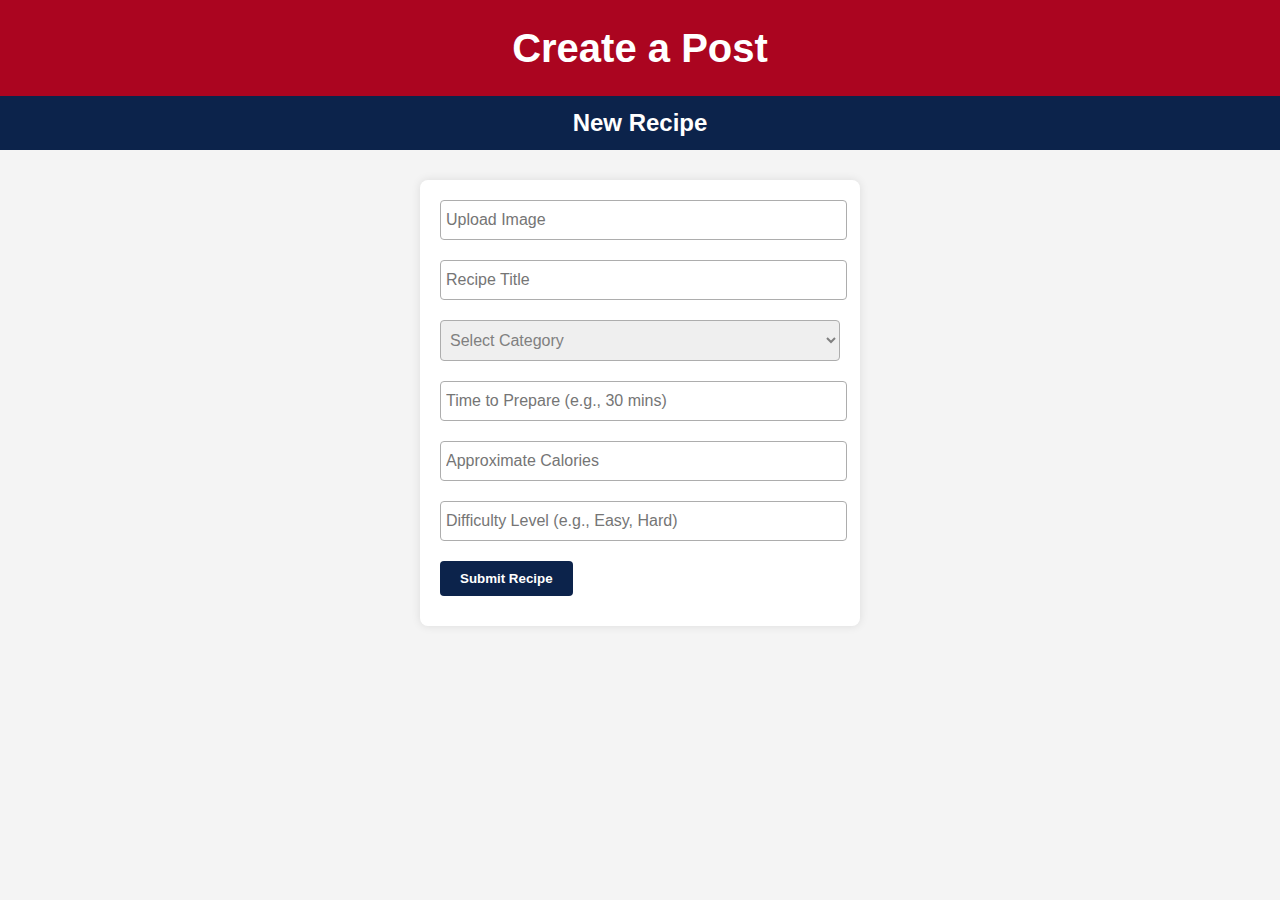
==== recipebook/public_html/createpost.html @ 133bfcdf "Changes:        - createpost.html:               - html for the page        - style.css:            " ====
<!-- 
 * Author: Igor Gabriel Bezerra Bernardon, John Ko, Khamdam Kadirov, Sherali Ozodov
 * Date: 11/30/2023
 * Class: CSC 337
 * Instructor: Benjamin Dicken
 *
 * Description: 
 -->

<!DOCTYPE html>
<html lang="en">
  <head>
    <meta charset="UTF-8" />
    <meta name="viewport" content="width=device-width, initial-scale=1.0" />
    <title>Create Post</title>
    <link rel="stylesheet" type="text/css" href="style.css" />
  </head>

  <body>
    <h1 id="header">Create a Post</h1>
    <!-- Form to log in a user -->
    <h2 class="headers">New Recipe</h2>
    <form id="newRecipeForm">
      <input
        type="text"
        id="imageUpload"
        placeholder="Upload Image"
        class="Inputs"
        required
      />
      <br />
      <input
        type="text"
        id="titleInput"
        placeholder="Recipe Title"
        class="Inputs"
        required
      />
      <br />
      <select id="categoryInput" class="Inputs" required>
        <option value="" disabled selected style="display: none">
          Select Category
        </option>
        <option value="Italian">Italian</option>
        <option value="Chinese">Chinese</option>
        <option value="French">French</option>
        <option value="Vegan">Vegan</option>
        <option value="Dessert">Dessert</option>
      </select>
      <br />
      <input
        type="text"
        id="timeInput"
        placeholder="Time to Prepare (e.g., 30 mins)"
        class="Inputs"
      />
      <br />
      <input
        type="number"
        id="caloriesInput"
        placeholder="Approximate Calories"
        class="Inputs"
      />
      <br />
      <input
        type="text"
        id="difficultyInput"
        placeholder="Difficulty Level (e.g., Easy, Hard)"
        class="Inputs"
      />
      <br />
      <input type="submit" value="Submit Recipe" class="Labels" />
      <span id="submissionStatus"></span>
    </form>

    <script src="script.js"></script>
  </body>
</html>
---- recipebook/public_html/style.css ----
/* 
 * Author: Igor Gabriel Bezerra Bernardon, John Ko, Khamdam Kadirov, Sherali Ozodov
 * Date: 11/30/2023
 * Class: CSC 337
 * Instructor: Benjamin Dicken
 *
 * Description: 
*/

/* Global Styles */
body {
  font-family: Arial, sans-serif;
  background-color: #f4f4f4;
  color: #333;
  line-height: 1.6;
  margin: 0;
  padding: 0;
}

/* Header Styles */
#header {
  background-color: #ab0520;
  color: #fff;
  text-align: center;
  padding: 1rem 0;
  font-size: 2.5rem;
  margin: 0;
}

/* Form Section Styles */
.headers {
  background-color: #0c234b;
  color: #fff;
  padding: 0.5rem;
  text-align: center;
  margin: 0px;
  /* border-top: 0.5px solid #ddd; */
}

/* Form Styles */
form {
  max-width: 400px;
  margin: 20px auto;
  padding: 20px;
  background-color: white;
  border-radius: 8px;
  box-shadow: 0 0 10px rgba(0, 0, 0, 0.1);
}

#newRecipeForm {
  margin-top: 30px;
}

.Labels {
  display: block;
  margin-bottom: 10px;
  font-weight: bold;
}

.Inputs {
  width: 100%;
  padding: 10px 0px 10px 5px;
  margin-bottom: 20px;
  border: 1px solid #adadad;
  border-radius: 4px;
  font-size: 16px;
}

option {
  color: black;
}

#categoryInput:required:invalid {
  color: grey;
}

/* Button Styles */
input[type="submit"] {
  background-color: #0c234b;
  color: white;
  border: none;
  padding: 10px 20px;
  border-radius: 4px;
  cursor: pointer;
}

input[type="submit"]:hover {
  background-color: #ab0520;
}

/* Failure Message Styles */
#loginFail {
  color: red;
  font-weight: bold;
}

/* Responsive Design */
@media screen and (max-width: 600px) {
  body {
    background-color: #fff;
  }

  #header {
    font-size: 2rem;
  }

  form {
    width: 90%;
    padding: 10px;
  }
}
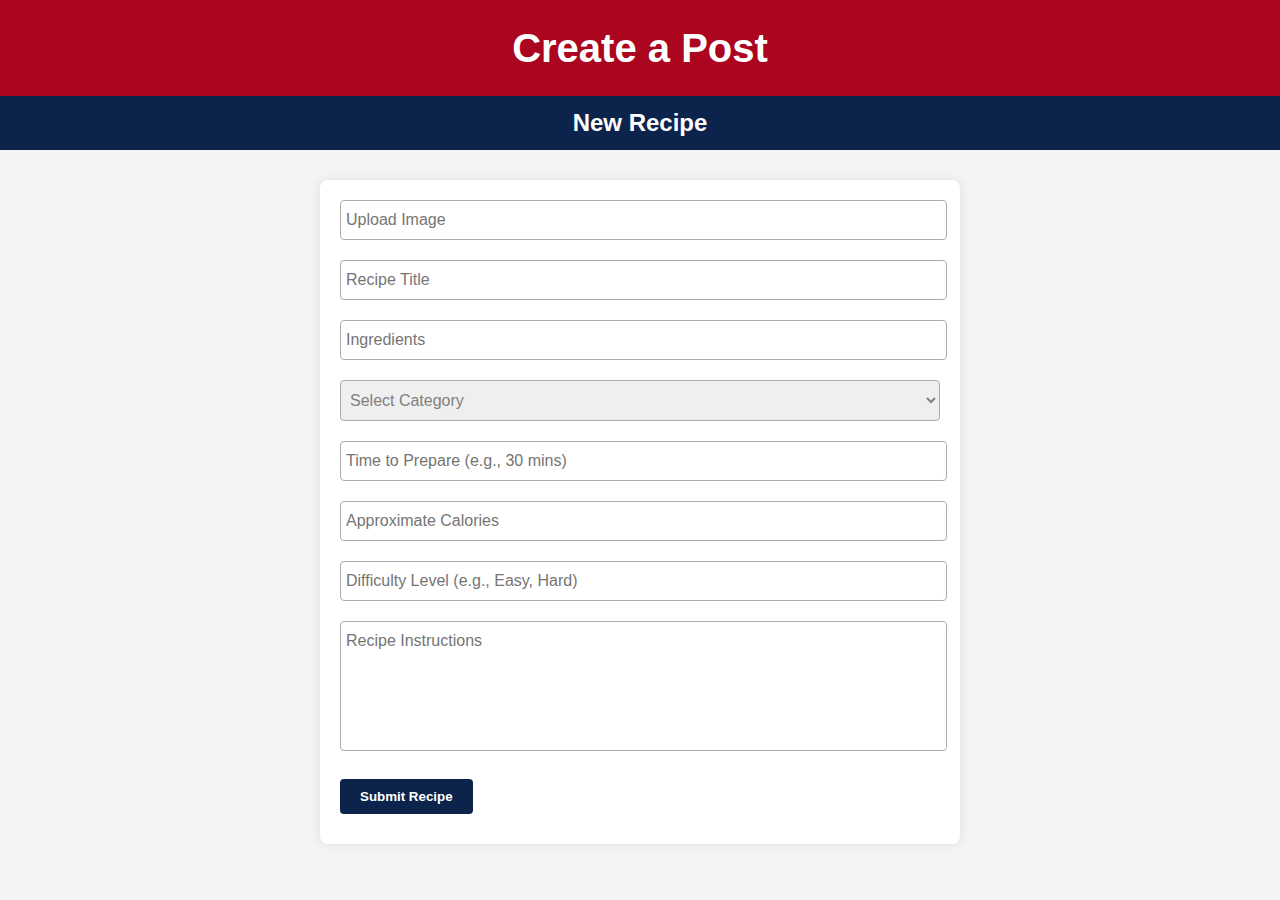
==== commit ae47ed28: "Recipe Instructions field" ====
--- a/recipebook/public_html/createpost.html
+++ b/recipebook/public_html/createpost.html
@@ -37,6 +37,14 @@
         required
       />
       <br />
+      <input
+        type="text"
+        id="contentInput"
+        placeholder="Ingredients"
+        class="Inputs"
+        required
+      />
+      <br />
       <select id="categoryInput" class="Inputs" required>
         <option value="" disabled selected style="display: none">
           Select Category
@@ -69,6 +77,14 @@
         class="Inputs"
       />
       <br />
+      <textarea
+        id="instructionsInput"
+        placeholder="Recipe Instructions"
+        class="Inputs"
+        rows="6"
+        required
+      ></textarea>
+      <br />
       <input type="submit" value="Submit Recipe" class="Labels" />
       <span id="submissionStatus"></span>
     </form>
--- a/recipebook/public_html/style.css
+++ b/recipebook/public_html/style.css
@@ -48,6 +48,7 @@
 }
 
 #newRecipeForm {
+  max-width: 600px;
   margin-top: 30px;
 }
 
@@ -84,6 +85,15 @@
   cursor: pointer;
 }
 
+::placeholder {
+  font-family: Arial, sans-serif;
+}
+
+textarea {
+  resize: none;
+  font-family: Arial, sans-serif;
+}
+
 input[type="submit"]:hover {
   background-color: #ab0520;
 }
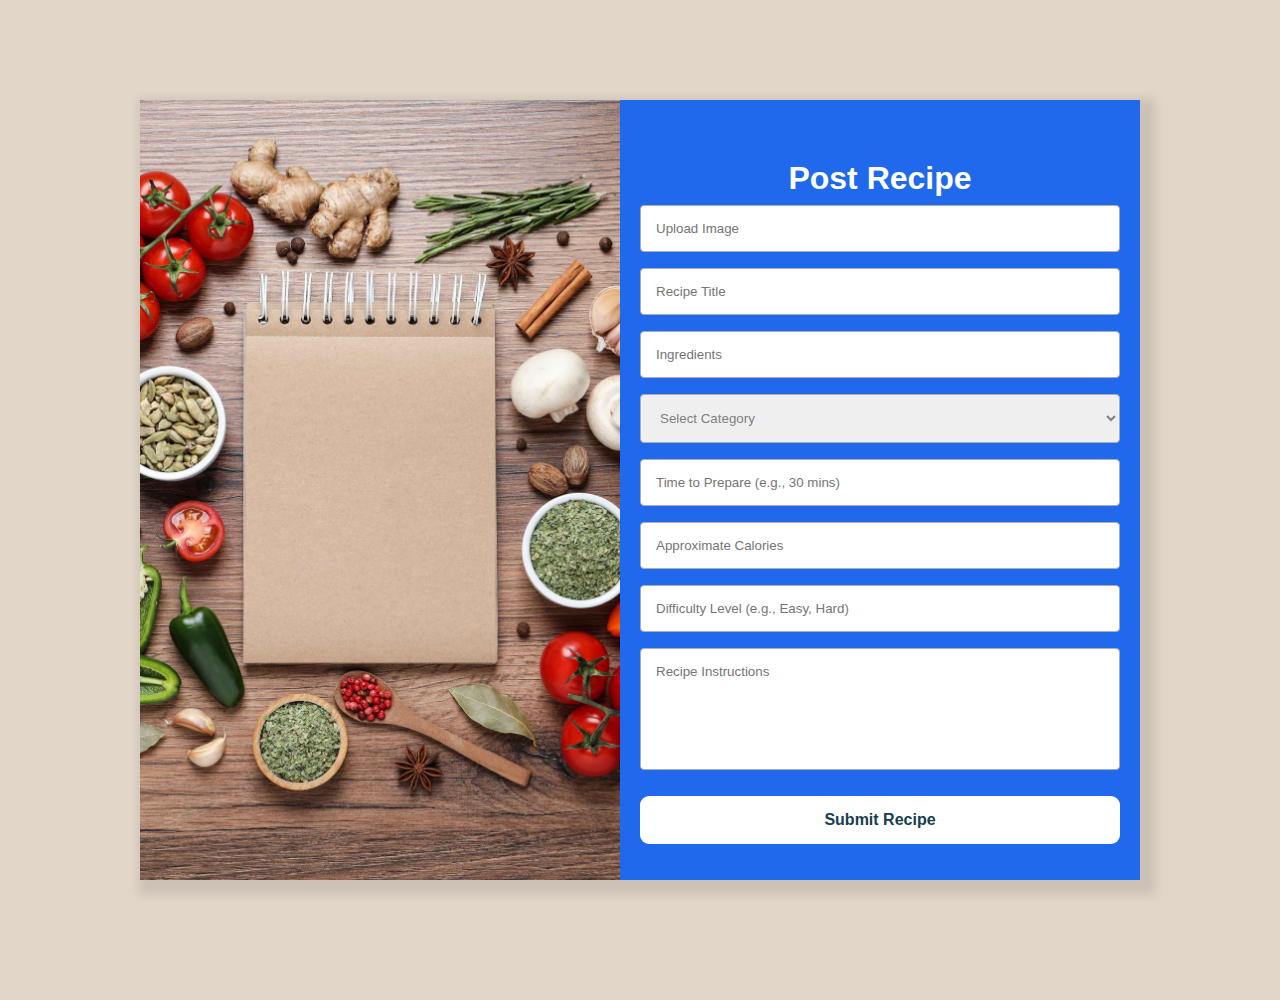
==== commit 24ee38a7: "changes to both html & css" ====
--- a/recipebook/public_html/createpost.html
+++ b/recipebook/public_html/createpost.html
@@ -12,83 +12,80 @@
   <head>
     <meta charset="UTF-8" />
     <meta name="viewport" content="width=device-width, initial-scale=1.0" />
-    <title>Create Post</title>
+    <title>Post a Recipe</title>
     <link rel="stylesheet" type="text/css" href="style.css" />
   </head>
-
   <body>
-    <h1 id="header">Create a Post</h1>
-    <!-- Form to log in a user -->
-    <h2 class="headers">New Recipe</h2>
-    <form id="newRecipeForm">
-      <input
-        type="text"
-        id="imageUpload"
-        placeholder="Upload Image"
-        class="Inputs"
-        required
-      />
-      <br />
-      <input
-        type="text"
-        id="titleInput"
-        placeholder="Recipe Title"
-        class="Inputs"
-        required
-      />
-      <br />
-      <input
-        type="text"
-        id="contentInput"
-        placeholder="Ingredients"
-        class="Inputs"
-        required
-      />
-      <br />
-      <select id="categoryInput" class="Inputs" required>
-        <option value="" disabled selected style="display: none">
-          Select Category
-        </option>
-        <option value="Italian">Italian</option>
-        <option value="Chinese">Chinese</option>
-        <option value="French">French</option>
-        <option value="Vegan">Vegan</option>
-        <option value="Dessert">Dessert</option>
-      </select>
-      <br />
-      <input
-        type="text"
-        id="timeInput"
-        placeholder="Time to Prepare (e.g., 30 mins)"
-        class="Inputs"
-      />
-      <br />
-      <input
-        type="number"
-        id="caloriesInput"
-        placeholder="Approximate Calories"
-        class="Inputs"
-      />
-      <br />
-      <input
-        type="text"
-        id="difficultyInput"
-        placeholder="Difficulty Level (e.g., Easy, Hard)"
-        class="Inputs"
-      />
-      <br />
-      <textarea
-        id="instructionsInput"
-        placeholder="Recipe Instructions"
-        class="Inputs"
-        rows="6"
-        required
-      ></textarea>
-      <br />
-      <input type="submit" value="Submit Recipe" class="Labels" />
-      <span id="submissionStatus"></span>
-    </form>
-
+    <div class="post-container">
+      <div class="graphics-section"></div>
+      <div class="form-section">
+        <div class="form-header">
+          <h1>Post Recipe</h1>
+        </div>
+        <div class="form-inner">
+          <form id="userForm">
+            <input
+              type="text"
+              id="image"
+              placeholder="Upload Image"
+              class="post-input"
+              required
+            />
+            <input
+              type="text"
+              id="title"
+              placeholder="Recipe Title"
+              class="post-input"
+              required
+            />
+            <input
+              type="text"
+              id="content"
+              placeholder="Ingredients"
+              class="post-input"
+              required
+            />
+            <select id="category" class="post-input" required>
+              <option value="" disabled selected style="display: none">
+                Select Category
+              </option>
+              <option value="Italian">Italian</option>
+              <option value="Chinese">Chinese</option>
+              <option value="French">French</option>
+              <option value="Vegan">Vegan</option>
+              <option value="Dessert">Dessert</option>
+            </select>
+            <input
+              type="text"
+              id="time"
+              placeholder="Time to Prepare (e.g., 30 mins)"
+              class="post-input"
+            />
+            <input
+              type="number"
+              id="calories"
+              placeholder="Approximate Calories"
+              class="post-input"
+            />
+            <input
+              type="text"
+              id="difficulty"
+              placeholder="Difficulty Level (e.g., Easy, Hard)"
+              class="post-input"
+            />
+            <textarea
+              id="instructions"
+              placeholder="Recipe Instructions"
+              class="post-input"
+              rows="6"
+              required
+            ></textarea>
+            <button type="submit" class="post-btn">Submit Recipe</button>
+            <span id="submissionStatus"></span>
+          </form>
+        </div>
+      </div>
+    </div>
     <script src="script.js"></script>
   </body>
 </html>
--- a/recipebook/public_html/style.css
+++ b/recipebook/public_html/style.css
@@ -8,81 +8,106 @@
 */
 
 /* Global Styles */
-body {
-  font-family: Arial, sans-serif;
-  background-color: #f4f4f4;
-  color: #333;
-  line-height: 1.6;
+* {
+  box-sizing: border-box;
   margin: 0;
   padding: 0;
 }
 
-/* Header Styles */
-#header {
-  background-color: #ab0520;
-  color: #fff;
-  text-align: center;
-  padding: 1rem 0;
-  font-size: 2.5rem;
-  margin: 0;
+body,
+html {
+  font-family: Arial, sans-serif;
+  background: rgb(225, 214, 200);
+  color: #333;
+  height: 100%;
 }
 
-/* Form Section Styles */
-.headers {
-  background-color: #0c234b;
-  color: #fff;
-  padding: 0.5rem;
-  text-align: center;
-  margin: 0px;
-  /* border-top: 0.5px solid #ddd; */
+.post-container {
+  display: flex;
+  width: 80%;
+  max-width: 1000px;
+  min-height: 600px;
+  margin: auto;
+  position: relative;
+  background: #fff;
+  box-shadow: 7px 7px 10px 8px rgba(0, 0, 0, 0.1);
+  margin-top: 100px;
 }
 
-/* Form Styles */
-form {
-  max-width: 400px;
-  margin: 20px auto;
-  padding: 20px;
-  background-color: white;
-  border-radius: 8px;
-  box-shadow: 0 0 10px rgba(0, 0, 0, 0.1);
+.graphics-section {
+  flex: 1;
+  background: url("post.jpg") no-repeat center center;
+  background-size: cover;
 }
 
-#newRecipeForm {
-  max-width: 600px;
-  margin-top: 30px;
+.form-section {
+  flex: 1;
+  background: rgba(6, 86, 234, 0.894);
+  display: flex;
+  flex-direction: column;
+  align-items: center;
+  justify-content: center;
+  padding: 20px;
+  color: #fff;
 }
 
-.Labels {
-  display: block;
-  margin-bottom: 10px;
-  font-weight: bold;
+.form-header {
+  text-align: center;
+  padding-top: 40px;
 }
 
-.Inputs {
+.form-header h1 {
+  font-size: 5px;
+  font-size: 2rem;
+  margin-bottom: 0.5rem;
+}
+
+.form-inner {
   width: 100%;
-  padding: 10px 0px 10px 5px;
-  margin-bottom: 20px;
+}
+
+#userForm {
+  display: flex;
+  flex-direction: column;
+  align-items: center;
+  justify-content: center;
+}
+
+.post-input {
+  width: 100%;
+  padding: 15px;
+  margin-bottom: 1rem;
   border: 1px solid #adadad;
   border-radius: 4px;
-  font-size: 16px;
+}
+
+.post-btn {
+  padding: 15px 30px;
+  border: none;
+  border-radius: 9px;
+  background-color: #fff;
+  color: rgb(22, 62, 78);
+  font-size: 1rem;
+  font-weight: bold;
+  cursor: pointer;
+  transition: background-color 0.3s;
+  outline: none;
+  width: 100%;
+  margin-bottom: 1rem;
+  margin-top: 10px;
+}
+
+.post-btn:hover,
+.post-btn:focus {
+  background-color: rgb(15, 173, 235);
 }
 
 option {
   color: black;
 }
 
-#categoryInput:required:invalid {
+#category:required:invalid {
   color: grey;
-}
-
-/* Button Styles */
-input[type="submit"] {
-  background-color: #0c234b;
-  color: white;
-  border: none;
-  padding: 10px 20px;
-  border-radius: 4px;
-  cursor: pointer;
 }
 
 ::placeholder {
@@ -93,29 +118,3 @@
   resize: none;
   font-family: Arial, sans-serif;
 }
-
-input[type="submit"]:hover {
-  background-color: #ab0520;
-}
-
-/* Failure Message Styles */
-#loginFail {
-  color: red;
-  font-weight: bold;
-}
-
-/* Responsive Design */
-@media screen and (max-width: 600px) {
-  body {
-    background-color: #fff;
-  }
-
-  #header {
-    font-size: 2rem;
-  }
-
-  form {
-    width: 90%;
-    padding: 10px;
-  }
-}
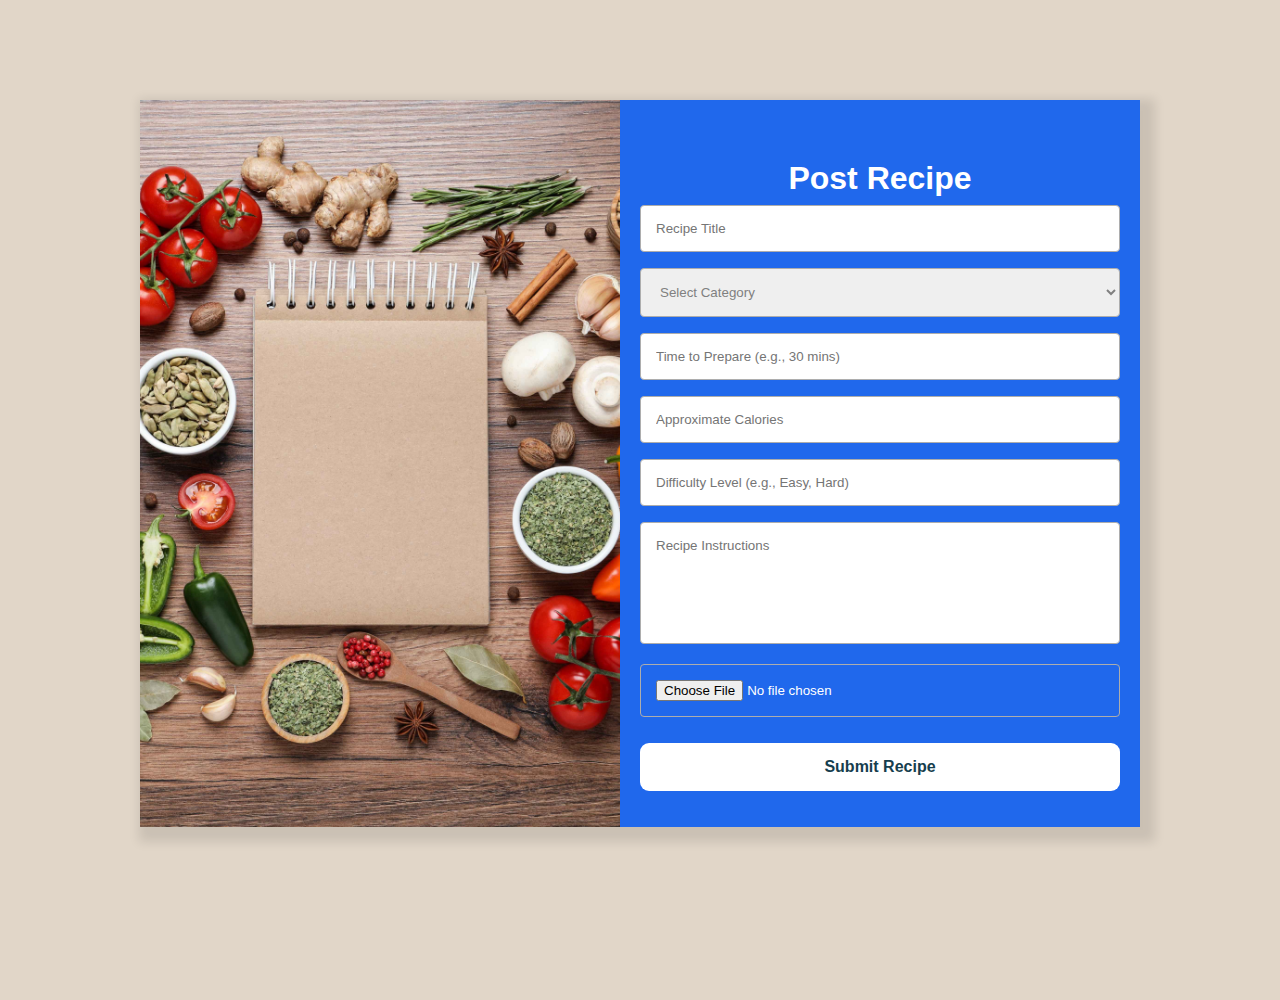
==== commit 63175146: "Posting page updated" ====
--- a/recipebook/public_html/createpost.html
+++ b/recipebook/public_html/createpost.html
@@ -1,12 +1,3 @@
-<!-- 
- * Author: Igor Gabriel Bezerra Bernardon, John Ko, Khamdam Kadirov, Sherali Ozodov
- * Date: 11/30/2023
- * Class: CSC 337
- * Instructor: Benjamin Dicken
- *
- * Description: 
- -->
-
 <!DOCTYPE html>
 <html lang="en">
   <head>
@@ -23,63 +14,64 @@
           <h1>Post Recipe</h1>
         </div>
         <div class="form-inner">
-          <form id="userForm">
+          <form enctype="multipart/form-data" class="recipeForm">
             <input
               type="text"
-              id="image"
-              placeholder="Upload Image"
-              class="post-input"
-              required
-            />
-            <input
-              type="text"
+              name="title"
               id="title"
               placeholder="Recipe Title"
               class="post-input"
               required
             />
-            <input
-              type="text"
-              id="content"
-              placeholder="Ingredients"
-              class="post-input"
-              required
-            />
-            <select id="category" class="post-input" required>
+            <select id="category" name="category" class="post-input" required>
               <option value="" disabled selected style="display: none">
                 Select Category
               </option>
-              <option value="Italian">Italian</option>
-              <option value="Chinese">Chinese</option>
-              <option value="French">French</option>
-              <option value="Vegan">Vegan</option>
-              <option value="Dessert">Dessert</option>
+              <option value="Italian">Soup</option>
+              <option value="Chinese">Pan-Fried</option>               
+              <option value="French">Steamed</option>               
+              <option value="Vegan">Main Dish</option>               
+              <option value="Dessert">Dessert</option>               
+              <option value="Dessert">Vegan</option>               
+              <option value="Dessert">Grilled</option>
+              <option value="Other">Other</option>
             </select>
             <input
               type="text"
+              name="time"
               id="time"
               placeholder="Time to Prepare (e.g., 30 mins)"
               class="post-input"
             />
             <input
               type="number"
+              name="calories"
               id="calories"
               placeholder="Approximate Calories"
               class="post-input"
             />
             <input
               type="text"
+              name="difficulty"
               id="difficulty"
               placeholder="Difficulty Level (e.g., Easy, Hard)"
               class="post-input"
             />
             <textarea
-              id="instructions"
+              name="content"
+              id="content"
               placeholder="Recipe Instructions"
               class="post-input"
               rows="6"
               required
             ></textarea>
+            <input
+            type="file"
+            name="image"
+            id="image"
+            class="post-input"
+            required
+            />
             <button type="submit" class="post-btn">Submit Recipe</button>
             <span id="submissionStatus"></span>
           </form>
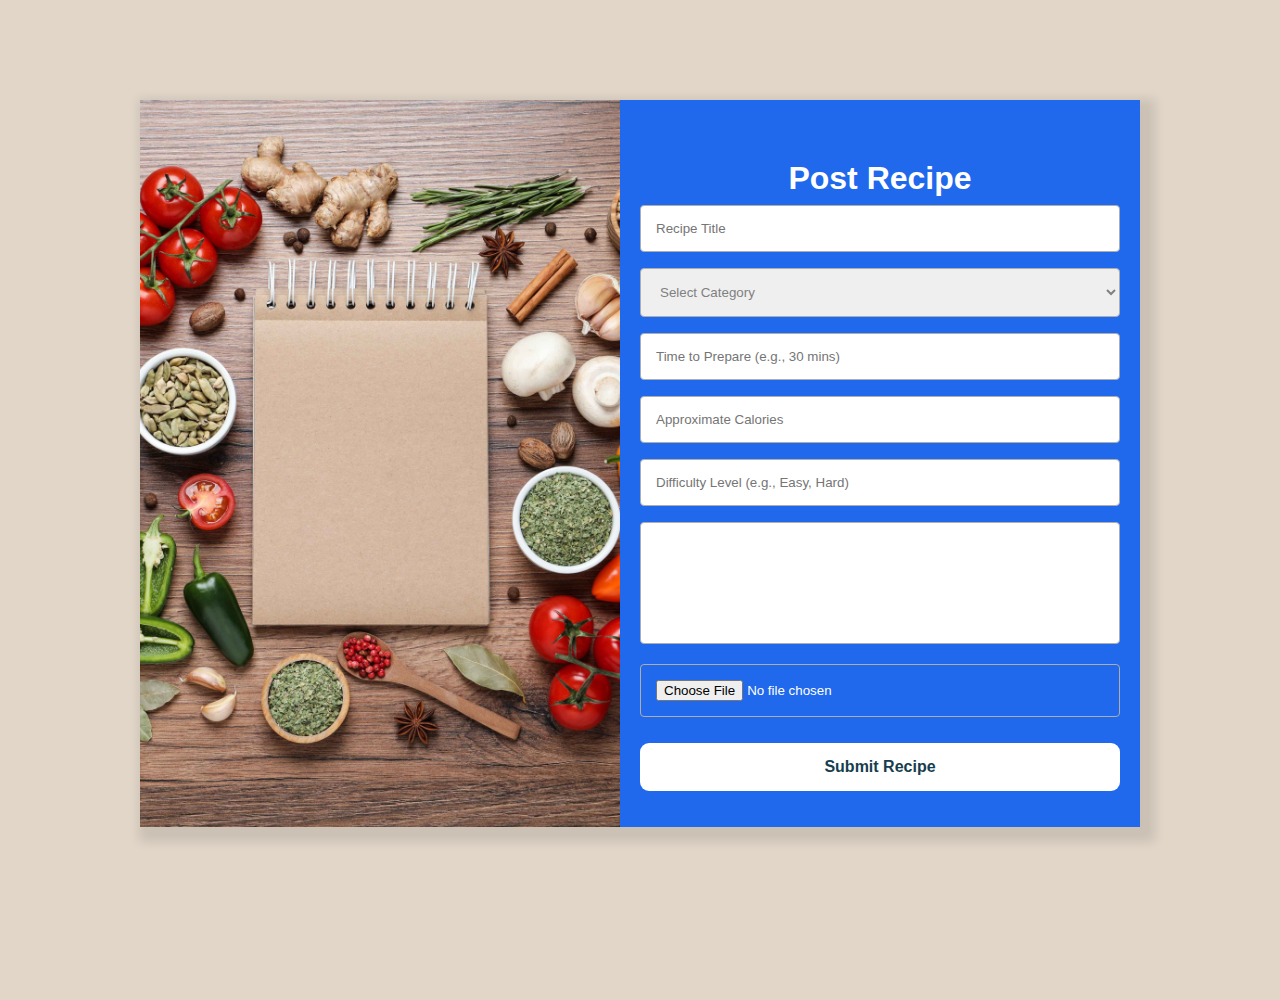
==== commit 83b16e5f: "Added function descriptions, inline comments, and header for each file" ====
--- a/recipebook/public_html/createpost.html
+++ b/recipebook/public_html/createpost.html
@@ -1,10 +1,22 @@
+<!-- 
+Author: Igor Gabriel Bezerra Bernardon, John Ko, Khamdam Kadirov, Sherali Ozodov
+Date: 12/06/2023 
+Class: CSC 337
+File: createpost.html
+
+Decpription: 
+  This markup file contains the create post page for the Recipe Book website where users can create a new post/recipe.
+  The page contains a form where users can enter the title, category, time to prepare, approximate calories, difficulty level,
+  recipe instructions, and an image of the recipe. The page also contains a button to submit the recipe.
+-->
+
 <!DOCTYPE html>
 <html lang="en">
   <head>
-    <meta charset="UTF-8" />
-    <meta name="viewport" content="width=device-width, initial-scale=1.0" />
+    <meta charset="UTF-8">
+    <meta name="viewport" content="width=device-width, initial-scale=1.0">
     <title>Post a Recipe</title>
-    <link rel="stylesheet" type="text/css" href="style.css" />
+    <link rel="stylesheet" type="text/css" href="style.css">
   </head>
   <body>
     <div class="post-container">
@@ -21,19 +33,18 @@
               id="title"
               placeholder="Recipe Title"
               class="post-input"
-              required
-            />
+              required>
             <select id="category" name="category" class="post-input" required>
               <option value="" disabled selected style="display: none">
                 Select Category
               </option>
-              <option value="Italian">Soup</option>
-              <option value="Chinese">Pan-Fried</option>               
-              <option value="French">Steamed</option>               
-              <option value="Vegan">Main Dish</option>               
+              <option value="Soup">Soup</option>
+              <option value="Pan-fried">Pan-Fried</option>               
+              <option value="Steamed">Steamed</option>               
+              <option value="MainDish">Main Dish</option>               
               <option value="Dessert">Dessert</option>               
-              <option value="Dessert">Vegan</option>               
-              <option value="Dessert">Grilled</option>
+              <option value="Vegan">Vegan</option>               
+              <option value="Grilled">Grilled</option>
               <option value="Other">Other</option>
             </select>
             <input
@@ -41,37 +52,33 @@
               name="time"
               id="time"
               placeholder="Time to Prepare (e.g., 30 mins)"
-              class="post-input"
-            />
+              class="post-input">
             <input
               type="number"
               name="calories"
               id="calories"
               placeholder="Approximate Calories"
-              class="post-input"
-            />
+              class="post-input">
             <input
               type="text"
               name="difficulty"
               id="difficulty"
               placeholder="Difficulty Level (e.g., Easy, Hard)"
-              class="post-input"
-            />
+              class="post-input">
             <textarea
               name="content"
               id="content"
               placeholder="Recipe Instructions"
               class="post-input"
               rows="6"
-              required
-            ></textarea>
+              required>
+            </textarea>
             <input
             type="file"
             name="image"
             id="image"
             class="post-input"
-            required
-            />
+            required>
             <button type="submit" class="post-btn">Submit Recipe</button>
             <span id="submissionStatus"></span>
           </form>
--- a/recipebook/public_html/style.css
+++ b/recipebook/public_html/style.css
@@ -1,10 +1,11 @@
-/* 
- * Author: Igor Gabriel Bezerra Bernardon, John Ko, Khamdam Kadirov, Sherali Ozodov
- * Date: 11/30/2023
- * Class: CSC 337
- * Instructor: Benjamin Dicken
- *
- * Description: 
+/*
+Authors: Sherali Ozodov, Khamdam Kadirov, Igor Gabriel Bezerra Bernardon, John Ko
+Date: 12/06/2023 
+Class: CSC 337
+File: style.css
+
+Description: 
+  This file contains the styles create a post page (createpost.html).
 */
 
 /* Global Styles */
